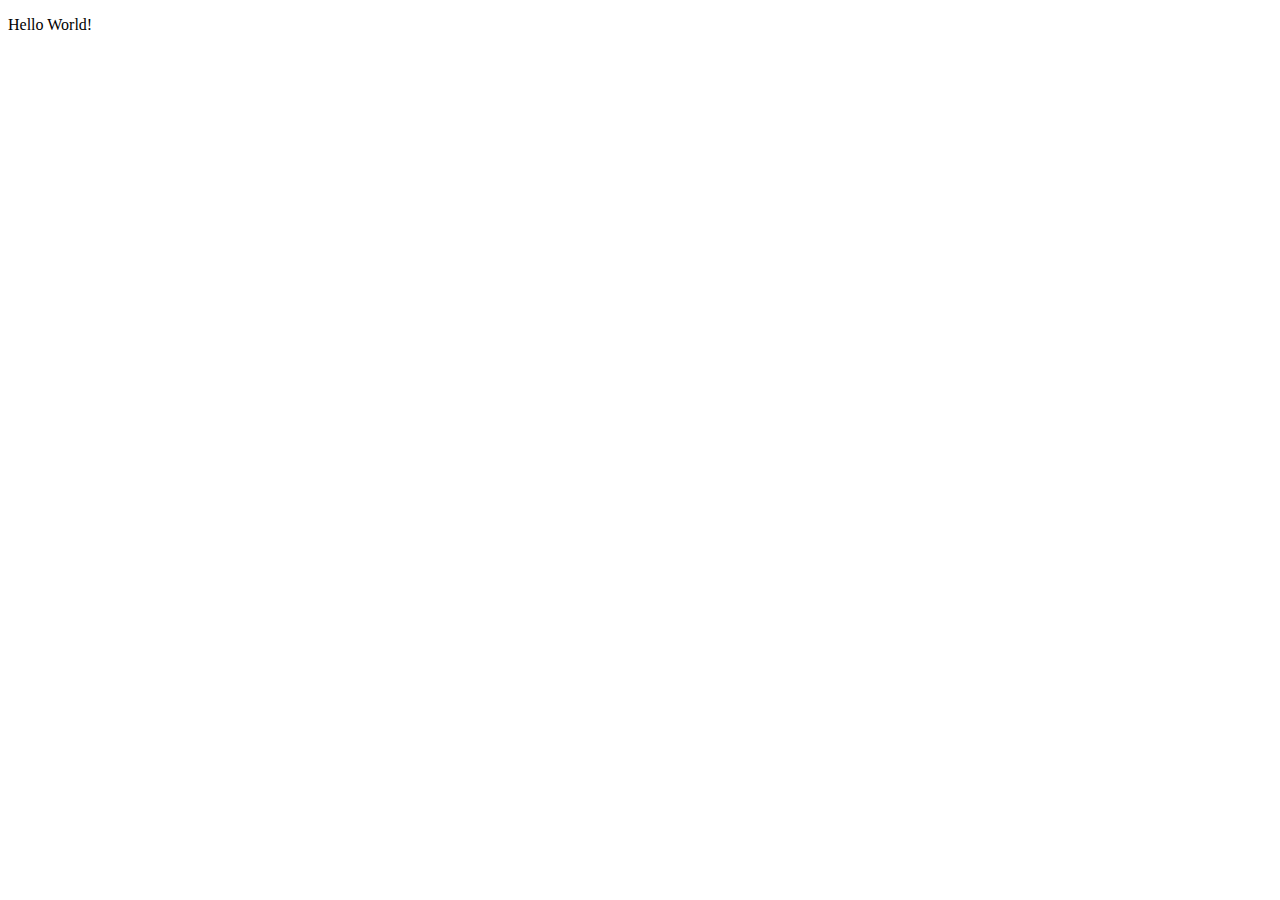
==== index.html @ d246ec49 "Initial commit" ====
<!DOCTYPE html>
<html lang="en">
  <head>
    <meta charset="UTF-8">
    <meta name="viewport" content="width=device-width, initial-scale=1.0">
    
    <title>Sergio Talavera</title>
    
    <link rel="preconnect" href="https://fonts.googleapis.com">
    <link rel="preconnect" href="https://fonts.gstatic.com" crossorigin>
    <link href="https://fonts.googleapis.com/css2?family=Playfair+Display:ital,wght@0,400..900;1,400..900&display=swap" rel="stylesheet">
    
    <link rel="stylesheet" href="style.css">
  </head>
  <body>
	<script src="index.js"></script>
    <p>Hello World!</p>
  </body>
</html>
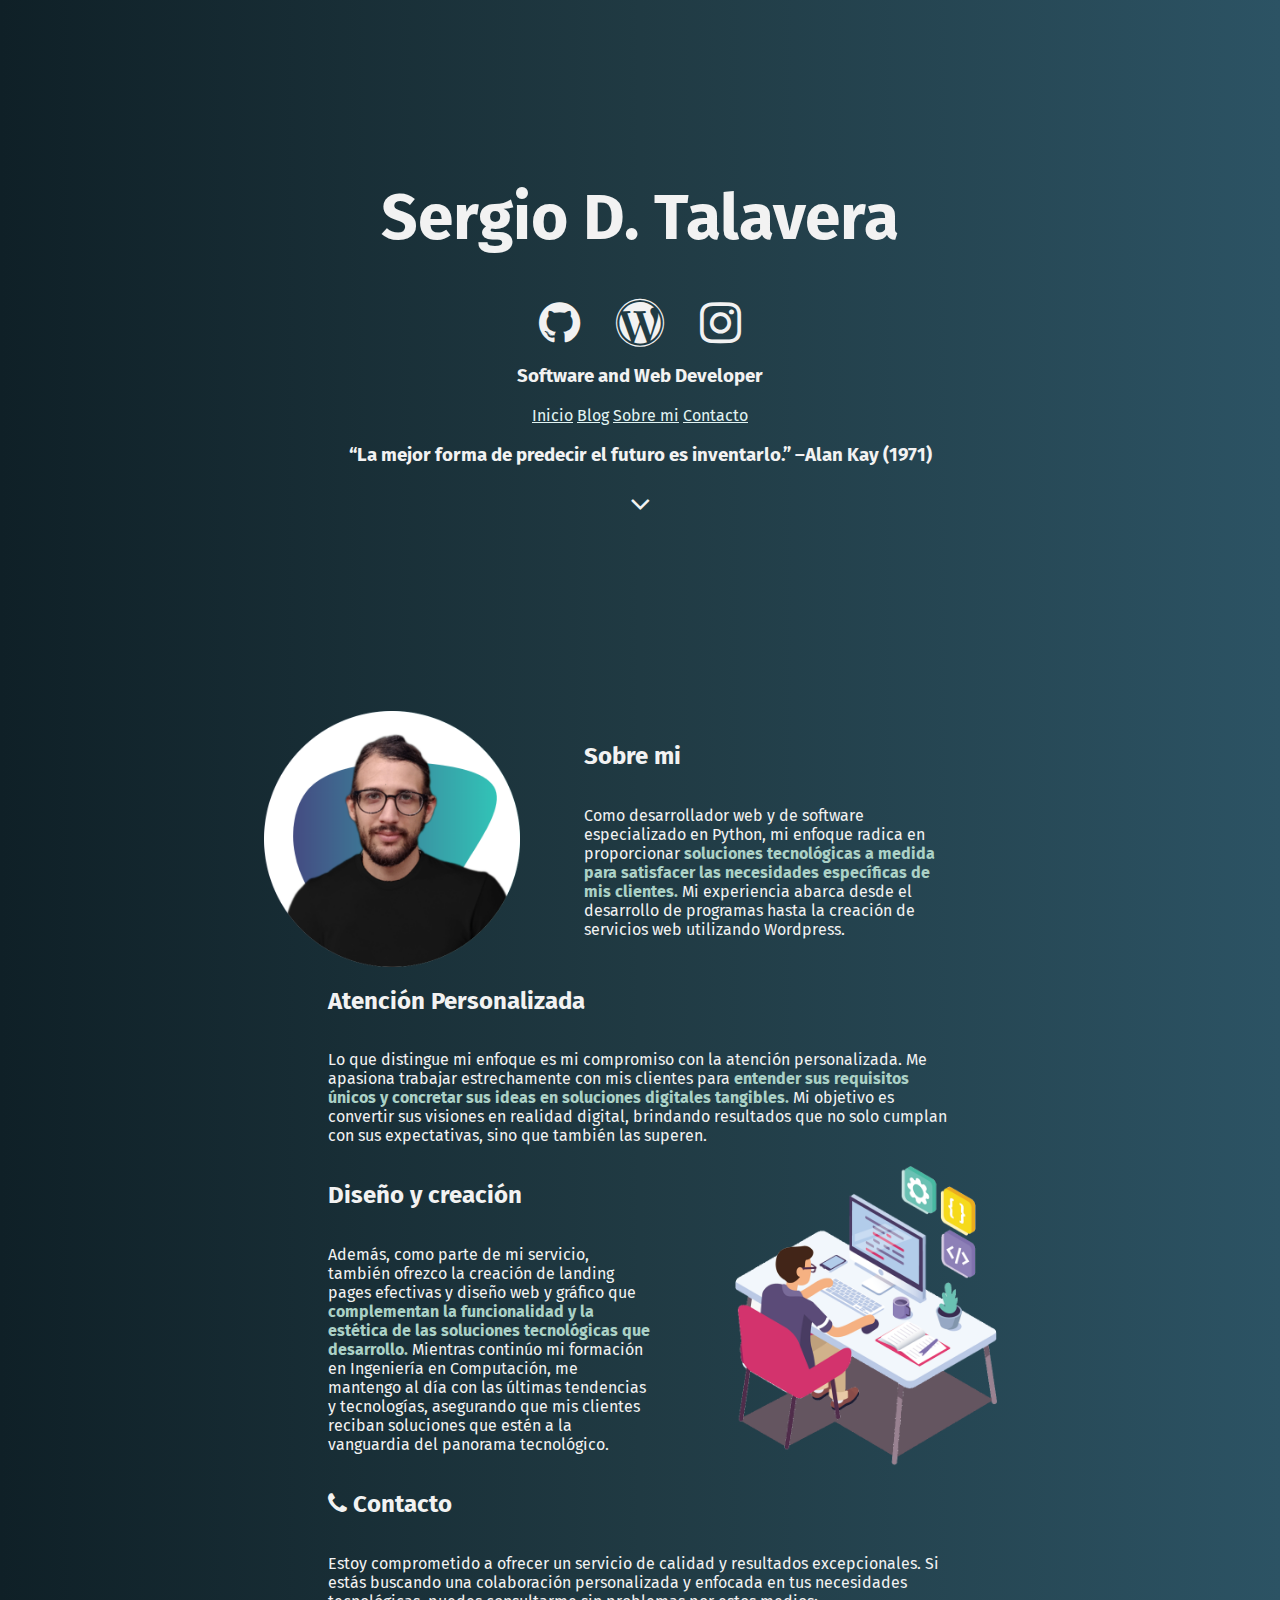
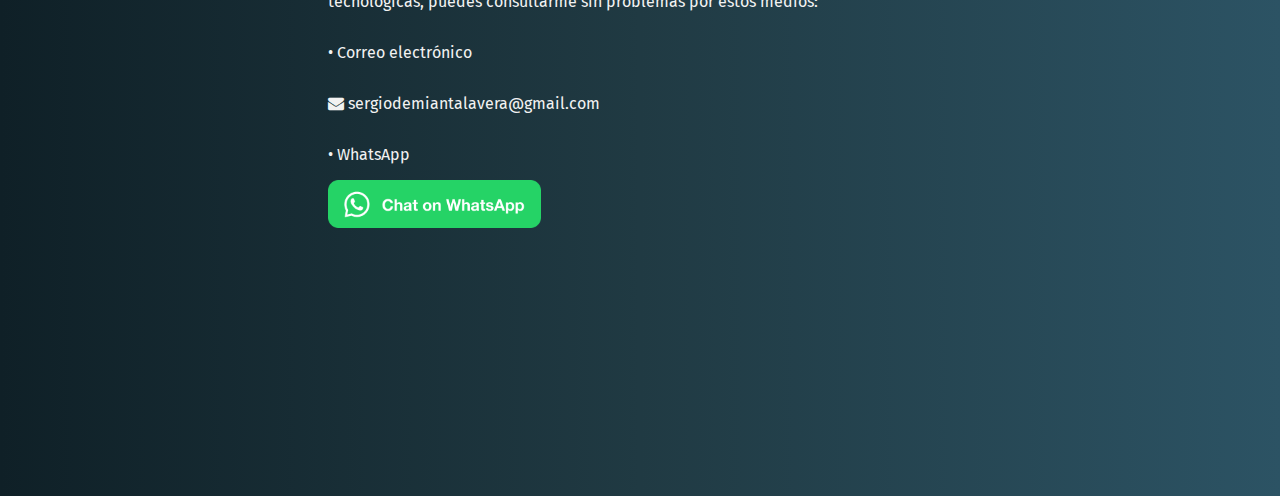
==== commit 2c302485: "added main function of the page" ====
--- a/index.html
+++ b/index.html
@@ -4,16 +4,92 @@
     <meta charset="UTF-8">
     <meta name="viewport" content="width=device-width, initial-scale=1.0">
     
-    <title>Sergio Talavera</title>
+    <title>Sergio D. Talavera</title>
     
     <link rel="preconnect" href="https://fonts.googleapis.com">
     <link rel="preconnect" href="https://fonts.gstatic.com" crossorigin>
-    <link href="https://fonts.googleapis.com/css2?family=Playfair+Display:ital,wght@0,400..900;1,400..900&display=swap" rel="stylesheet">
+    <link href="https://fonts.googleapis.com/css2?family=Fira+Sans:ital,wght@0,100;0,200;0,300;0,400;0,500;0,600;0,700;0,800;0,900;1,100;1,200;1,300;1,400;1,500;1,600;1,700;1,800;1,900&display=swap" rel="stylesheet">
     
+    <link rel="stylesheet" href="https://cdnjs.cloudflare.com/ajax/libs/font-awesome/4.7.0/css/font-awesome.min.css">
+
     <link rel="stylesheet" href="style.css">
   </head>
   <body>
 	<script src="index.js"></script>
-    <p>Hello World!</p>
+    
+    
+    <header class="site-header">
+        <div class="site-header_wrapper">
+            <h1>Sergio D. Talavera</h1>
+            
+            <div class="header-icons">
+                <i class="fa fa-github" aria-hidden="true"></i>
+                <i class="fa fa-wordpress" aria-hidden="true"></i>
+                <i class="fa fa-instagram" aria-hidden="true"></i>
+            </div>
+
+            <h3>Software and Web Developer</h3>
+            <div class="links">
+                <a href="#">Inicio</a>
+                <a href="blog">Blog</a>
+                <a href="#about">Sobre mi</a>
+                <a href="#contact">Contacto</a>
+            </div>
+           
+            <h3><q>La mejor forma de predecir el futuro es inventarlo.</q> ―Alan Kay (1971)</h3>
+
+            <div class="see-more-icon"><a href="#about"><i class="fa fa-angle-down" aria-hidden="true"></i></a></div>
+            
+        </div>
+            
+    </header>
+    
+    
+    <main>
+        <div class="content-wrapper">
+            <img src="img/sergio_talavera.png"  id="about" height="256" id="pfp" alt="Profile picture of Sergio Talavera">
+            <div class="text-wrapper">
+                <h2>Sobre mi</h2>
+                <p>
+                Como desarrollador web y de software especializado en Python, mi enfoque radica en proporcionar <strong>soluciones tecnológicas a medida para satisfacer las necesidades específicas de mis clientes.</strong> Mi experiencia abarca desde el desarrollo de programas  hasta la creación de servicios web utilizando Wordpress.
+                </p>
+            </div>
+        </div>
+
+        <div class="content-wrapper">
+            <div class="text-wrapper">
+                <h2>Atención Personalizada</h2>
+                <p>
+                    Lo que distingue mi enfoque es mi compromiso con la atención personalizada. Me apasiona trabajar estrechamente con mis clientes para <strong>entender sus requisitos únicos y concretar sus ideas en soluciones digitales tangibles.</strong> Mi objetivo es convertir sus visiones en realidad digital, brindando resultados que no solo cumplan con sus expectativas, sino que también las superen.
+                </p>
+            </div>
+        </div>
+   
+
+        <div class="content-wrapper">
+            <div class="text-wrapper">
+                <h2>Diseño y creación</h2>
+                <p>
+                    Además, como parte de mi servicio, también ofrezco la creación de landing pages efectivas y diseño web y gráfico que <strong>complementan la funcionalidad y la estética de las soluciones tecnológicas que desarrollo.</strong>
+                    Mientras continúo mi formación en Ingeniería en Computación, me mantengo al día con las últimas tendencias y tecnologías, asegurando que mis clientes reciban soluciones que estén a la vanguardia del panorama tecnológico.
+                </p>      
+            </div>
+            <img src="img/computer_software.png" height="300" width="300" alt="computer">  
+        </div>
+
+        <div class="content-wrapper">
+            <div class="text-wrapper">
+                <h2 id="contact"><i class="fa fa-phone" aria-hidden="true"></i> Contacto</h2>
+                <p>
+                    Estoy comprometido a ofrecer un servicio de calidad y resultados excepcionales. Si estás buscando una colaboración personalizada y enfocada en tus necesidades tecnológicas, puedes consultarme sin problemas por estos medios:                
+                </p>
+                <p>• Correo electrónico</p>
+                <p><i class="fa fa-envelope" aria-hidden="true"></i> sergiodemiantalavera@gmail.com</p>
+                <p>• WhatsApp</p>
+                <a aria-label="Chat on WhatsApp" href="https://wa.me/1543758524685"><img alt="Chat on WhatsApp" src="img/WhatsAppButtonGreenSmall.png" height="48"/></a>
+            </div>
+        </div>
+    </main>
+
   </body>
 </html>--- a/style.css
+++ b/style.css
@@ -0,0 +1,92 @@
+:root{
+
+    --text-color: #f2f2f2;
+    --hyper-link-color: #e1f4f3;
+    --alt-color: #706c61;
+    --strong-color: #abd1c6;
+}
+
+html{
+    font-family: 'Fira Sans', sans-serif;
+    color: var(--text-color);
+}
+
+body{
+    background: linear-gradient(to right, #0f2027, #203a43, #2c5364);
+    padding-top:10%;
+    padding-left: 20%;
+    padding-right: 20%;
+    padding-bottom: 20%;
+}
+
+strong{
+    color: var(--strong-color);
+}
+h1 {
+    font-size: 64px;
+}
+
+header{
+    margin-bottom: 25%;
+}
+
+main{
+    display: flex;
+    flex-direction: column;
+    align-items: center;
+}
+
+a{
+    color: var(--hyper-link-color);  
+}
+
+.site-header_wrapper{
+    display: flex;
+    flex-direction: column;
+    justify-content: center;
+    align-items: center;      
+}
+
+.header-icons>i{
+    font-size: 48px;
+    margin-left: 16px;
+    margin-right: 16px;
+}
+
+.see-more-icon{
+    font-size: 32px;
+} 
+
+.see-more-icon>a:visited{
+    color: var(--text-color);
+}
+.see-more-icon>a:link{
+    color: var(--text-color);
+}
+
+.content-wrapper{
+    display: flex;
+    flex-direction: row;
+    align-items: center;
+}
+
+.text-wrapper{
+    display: flex;
+    flex-direction: column;
+    margin-left:64px;
+    margin-right: 64px;
+}
+
+@media (max-width: 768px) {
+    .content-wrapper{
+        display: flex;
+        flex-direction: column;
+        align-items: center;
+    }
+    .text-wrapper{
+        margin-left: 0;
+        margin-right: 0;
+    }
+    
+}
+
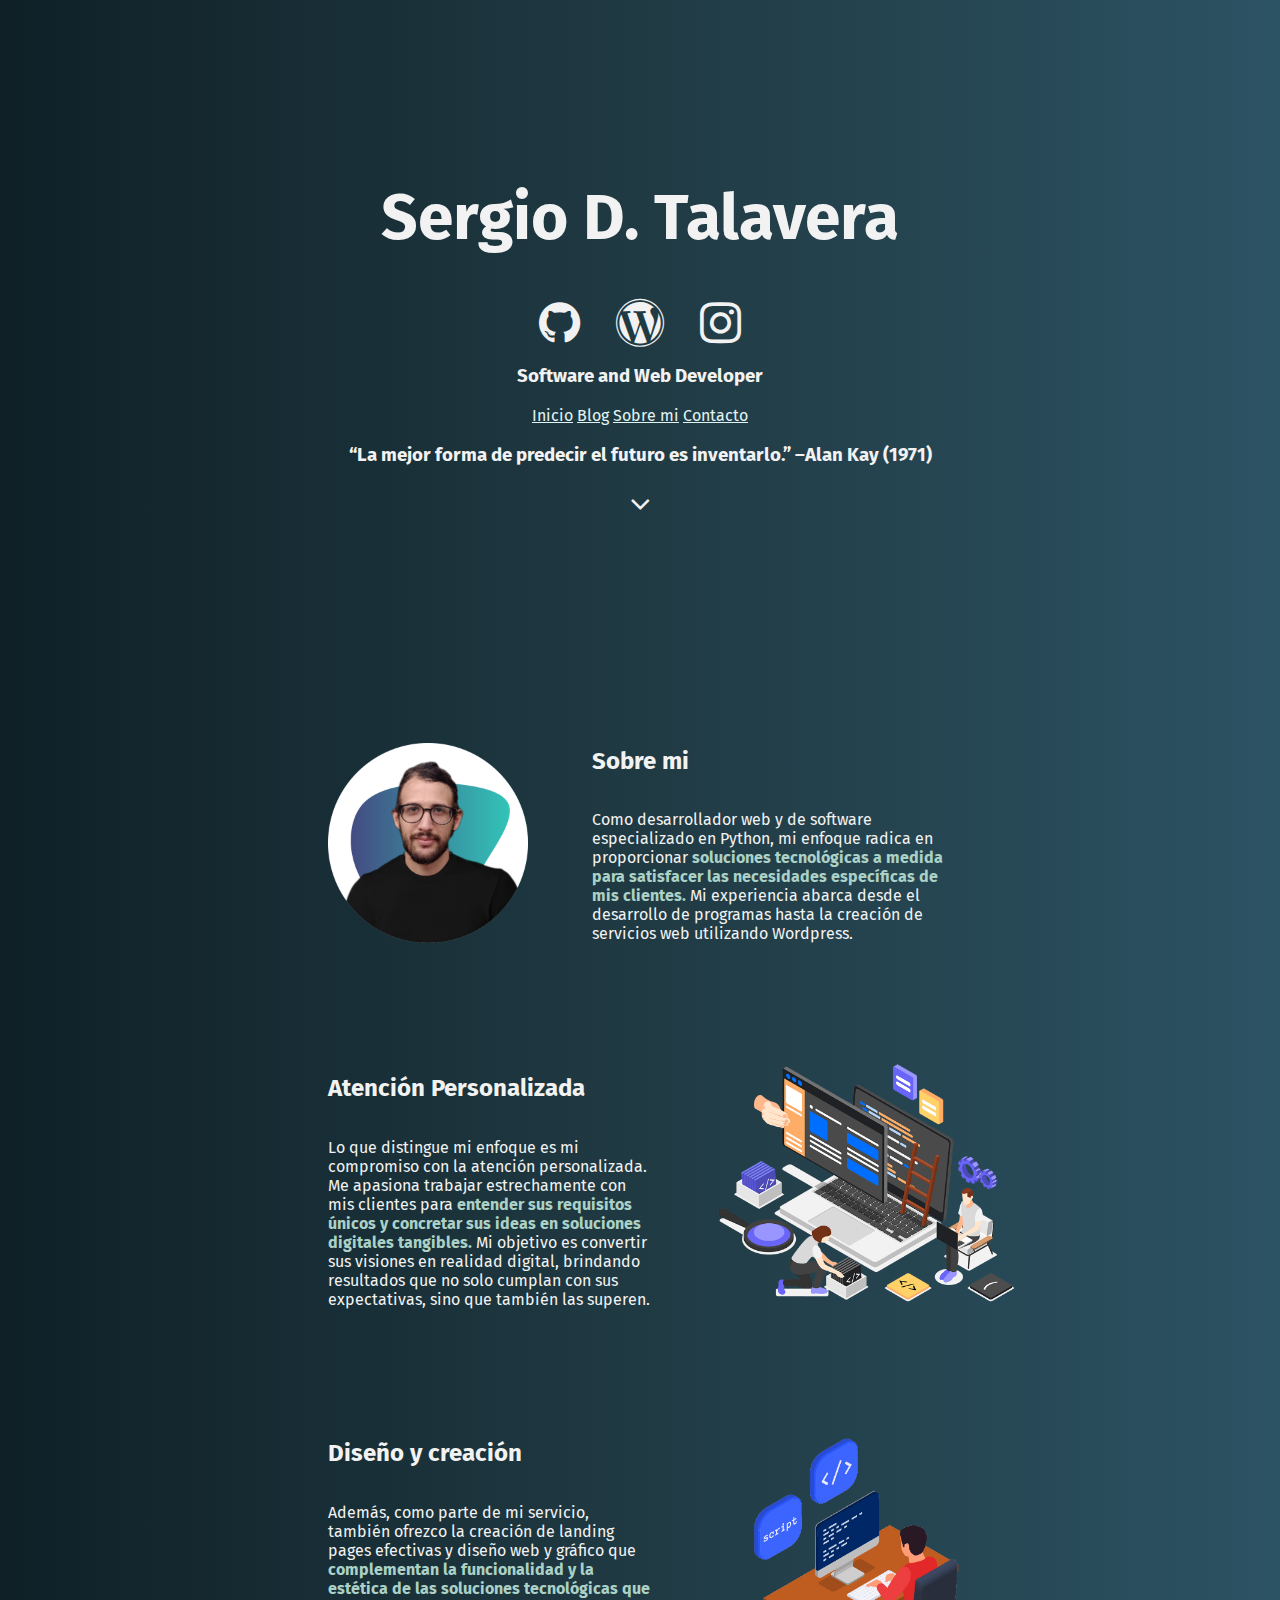
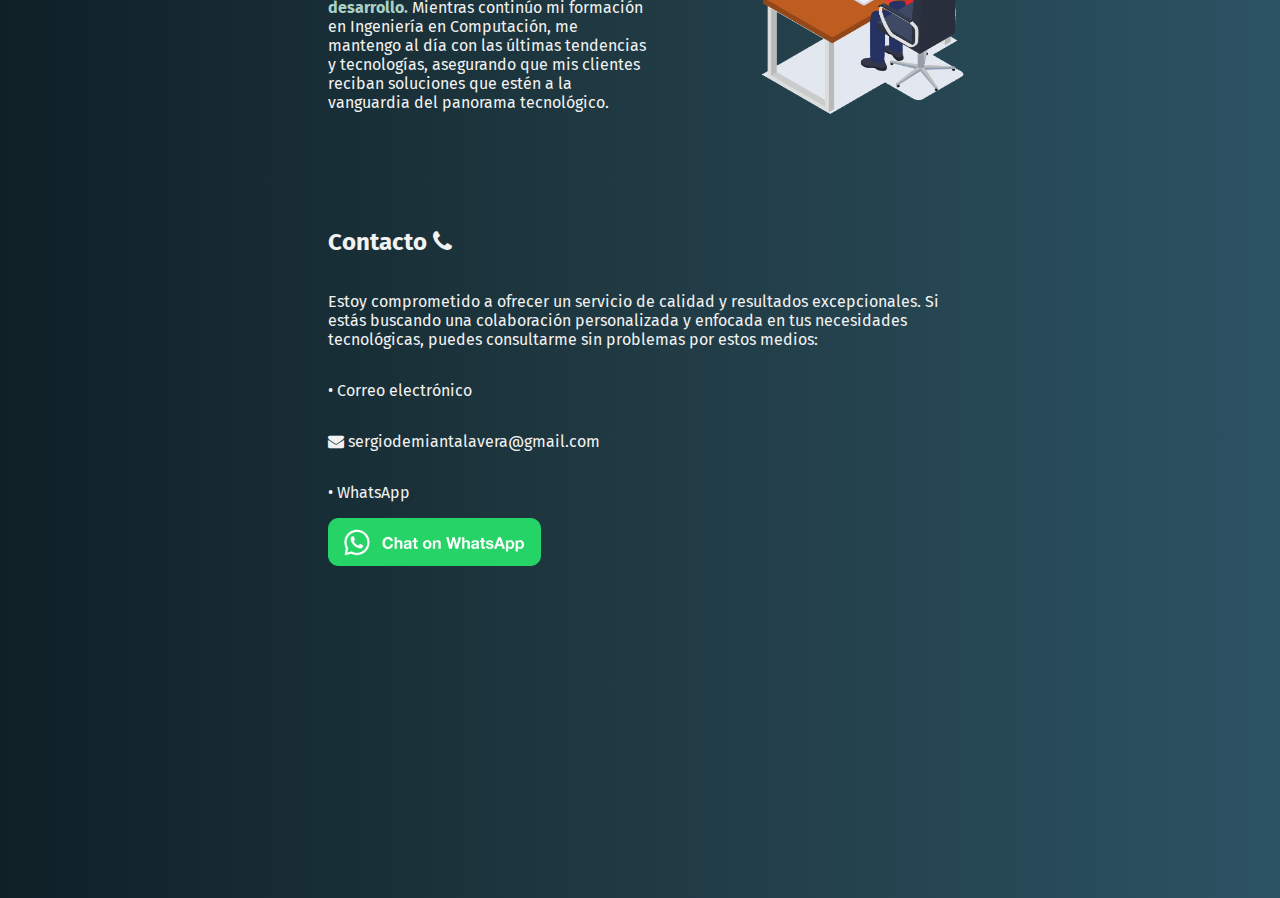
==== commit 3f2421d9: "responsive design" ====
--- a/index.html
+++ b/index.html
@@ -15,9 +15,7 @@
     <link rel="stylesheet" href="style.css">
   </head>
   <body>
-	<script src="index.js"></script>
-    
-    
+
     <header class="site-header">
         <div class="site-header_wrapper">
             <h1>Sergio D. Talavera</h1>
@@ -44,10 +42,9 @@
             
     </header>
     
-    
     <main>
         <div class="content-wrapper">
-            <img src="img/sergio_talavera.png"  id="about" height="256" id="pfp" alt="Profile picture of Sergio Talavera">
+            <img src="img/sergio_talavera.png"  id="about" height="200" alt="Profile picture of Sergio Talavera">
             <div class="text-wrapper">
                 <h2>Sobre mi</h2>
                 <p>
@@ -63,6 +60,7 @@
                     Lo que distingue mi enfoque es mi compromiso con la atención personalizada. Me apasiona trabajar estrechamente con mis clientes para <strong>entender sus requisitos únicos y concretar sus ideas en soluciones digitales tangibles.</strong> Mi objetivo es convertir sus visiones en realidad digital, brindando resultados que no solo cumplan con sus expectativas, sino que también las superen.
                 </p>
             </div>
+            <img src="img/personalized.png" height="300" width="300" alt="personalized experiences">
         </div>
    
 
@@ -79,14 +77,14 @@
 
         <div class="content-wrapper">
             <div class="text-wrapper">
-                <h2 id="contact"><i class="fa fa-phone" aria-hidden="true"></i> Contacto</h2>
+                <h2 id="contact">Contacto    <i class="fa fa-phone" aria-hidden="true"></i></h2>
                 <p>
                     Estoy comprometido a ofrecer un servicio de calidad y resultados excepcionales. Si estás buscando una colaboración personalizada y enfocada en tus necesidades tecnológicas, puedes consultarme sin problemas por estos medios:                
                 </p>
                 <p>• Correo electrónico</p>
                 <p><i class="fa fa-envelope" aria-hidden="true"></i> sergiodemiantalavera@gmail.com</p>
                 <p>• WhatsApp</p>
-                <a aria-label="Chat on WhatsApp" href="https://wa.me/1543758524685"><img alt="Chat on WhatsApp" src="img/WhatsAppButtonGreenSmall.png" height="48"/></a>
+                <a aria-label="Chat on WhatsApp" href="https://wa.me/543758524685"><img alt="Chat on WhatsApp" src="img/WhatsAppButtonGreenSmall.png" height="48"/></a>
             </div>
         </div>
     </main>
--- a/style.css
+++ b/style.css
@@ -68,6 +68,8 @@
     display: flex;
     flex-direction: row;
     align-items: center;
+    margin-bottom: 64px;
+    margin-top: 16px;
 }
 
 .text-wrapper{
@@ -77,7 +79,15 @@
     margin-right: 64px;
 }
 
+#about{
+    margin-left: 64px;
+}
+
 @media (max-width: 768px) {
+    body{
+        padding-left: 10%;
+        padding-right: 10%;
+    }
     .content-wrapper{
         display: flex;
         flex-direction: column;
@@ -87,6 +97,18 @@
         margin-left: 0;
         margin-right: 0;
     }
+
+    h1{
+        font-size: 32px;
+    }
+
+    .header-icons>i{
+        font-size: 32px;
+    }
+
+    #about{
+        margin-left: 0;
+    }
     
 }
 
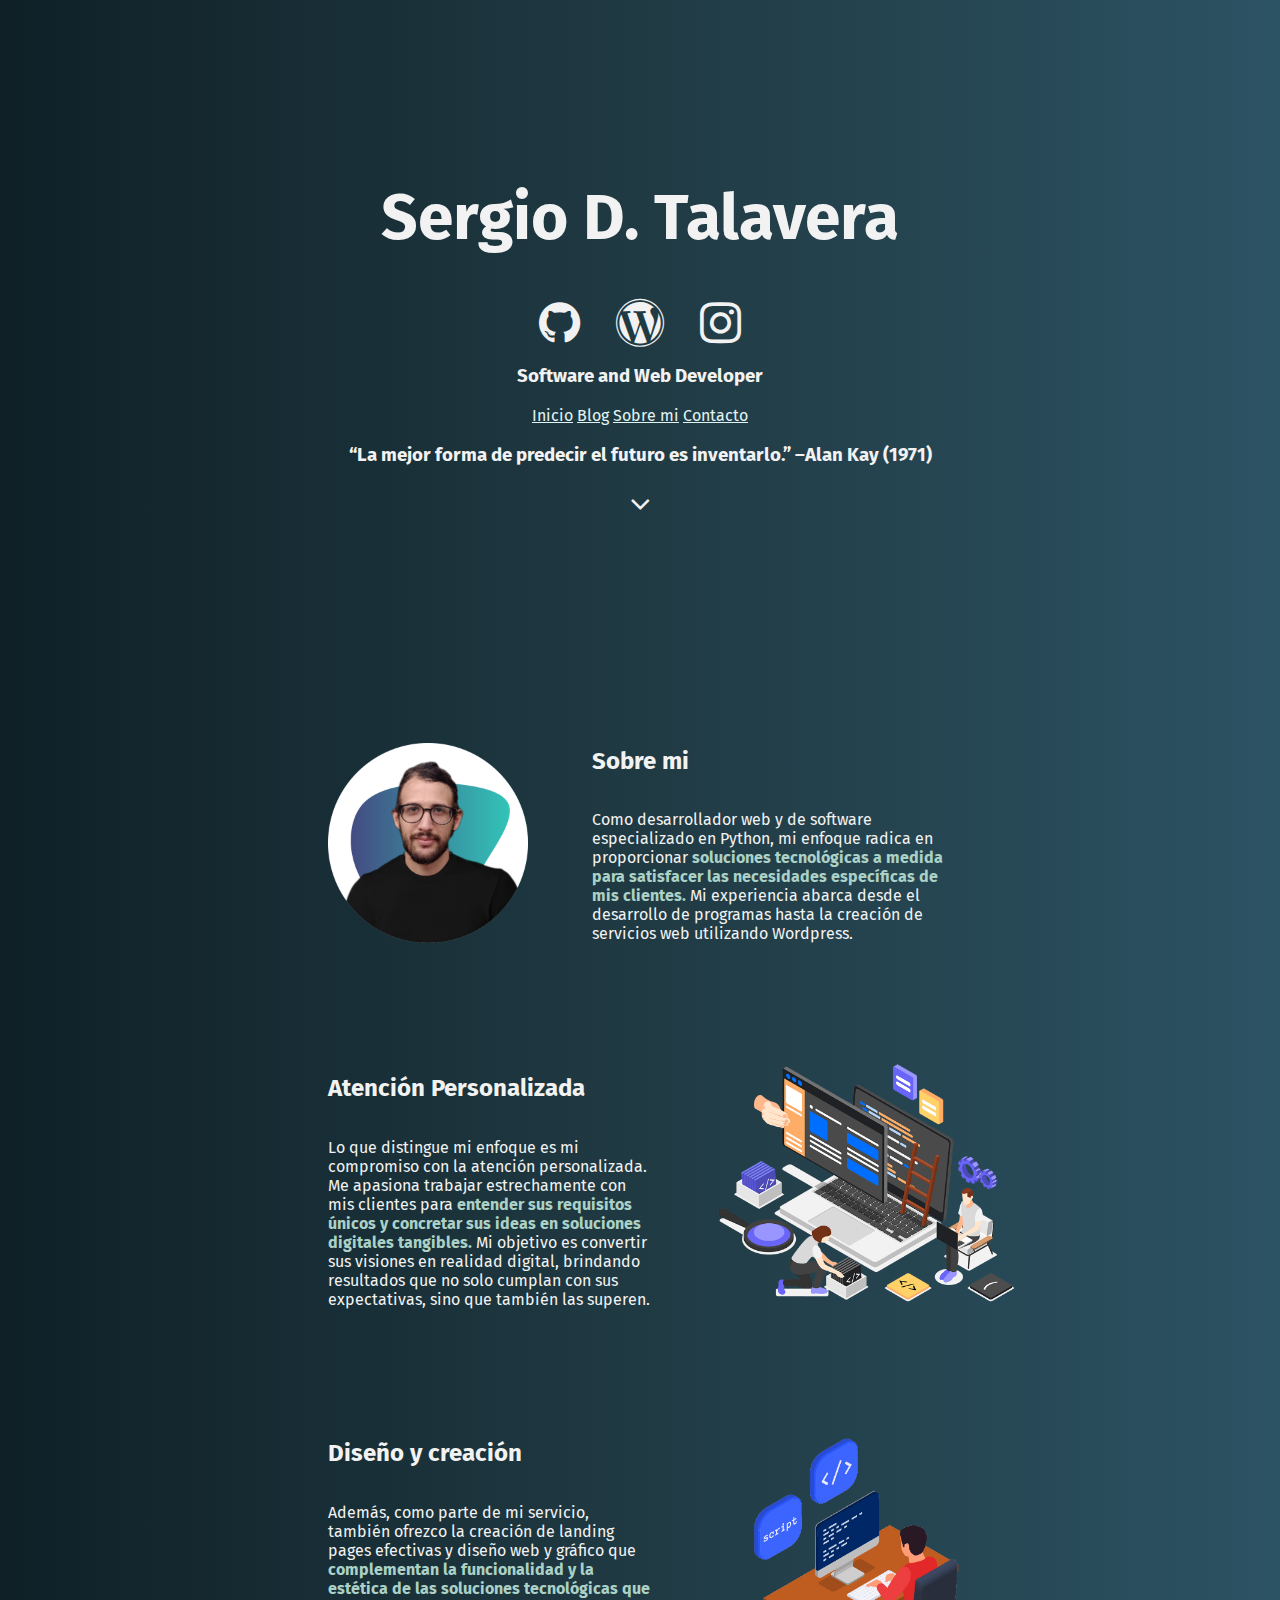
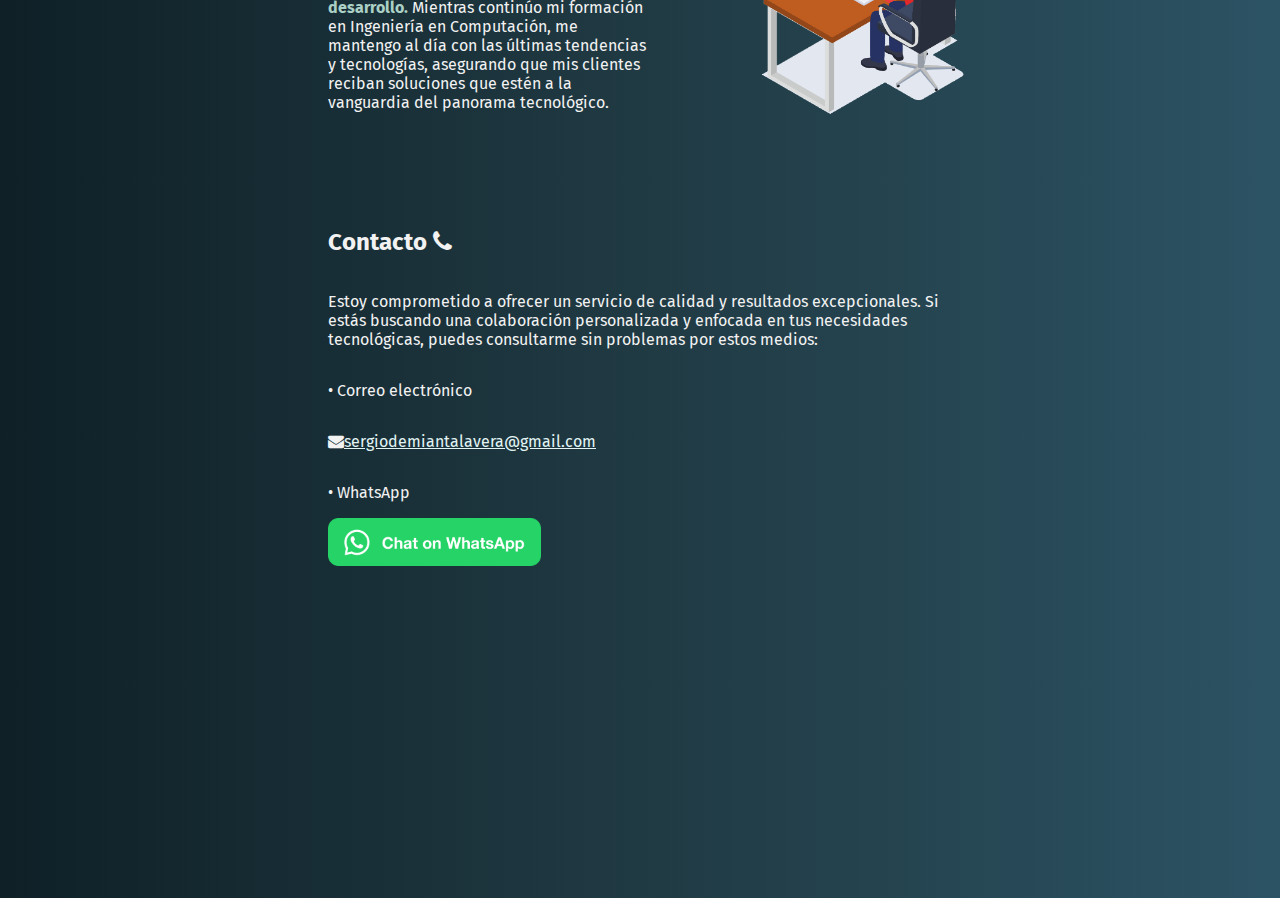
==== commit ed033332: "added english translation" ====
--- a/index.html
+++ b/index.html
@@ -82,7 +82,7 @@
                     Estoy comprometido a ofrecer un servicio de calidad y resultados excepcionales. Si estás buscando una colaboración personalizada y enfocada en tus necesidades tecnológicas, puedes consultarme sin problemas por estos medios:                
                 </p>
                 <p>• Correo electrónico</p>
-                <p><i class="fa fa-envelope" aria-hidden="true"></i> sergiodemiantalavera@gmail.com</p>
+                <p><i class="fa fa-envelope" aria-hidden="true"></i><a href="mailto:sergiodemiantalavera@gmail.com">sergiodemiantalavera@gmail.com</a></p>
                 <p>• WhatsApp</p>
                 <a aria-label="Chat on WhatsApp" href="https://wa.me/543758524685"><img alt="Chat on WhatsApp" src="img/WhatsAppButtonGreenSmall.png" height="48"/></a>
             </div>
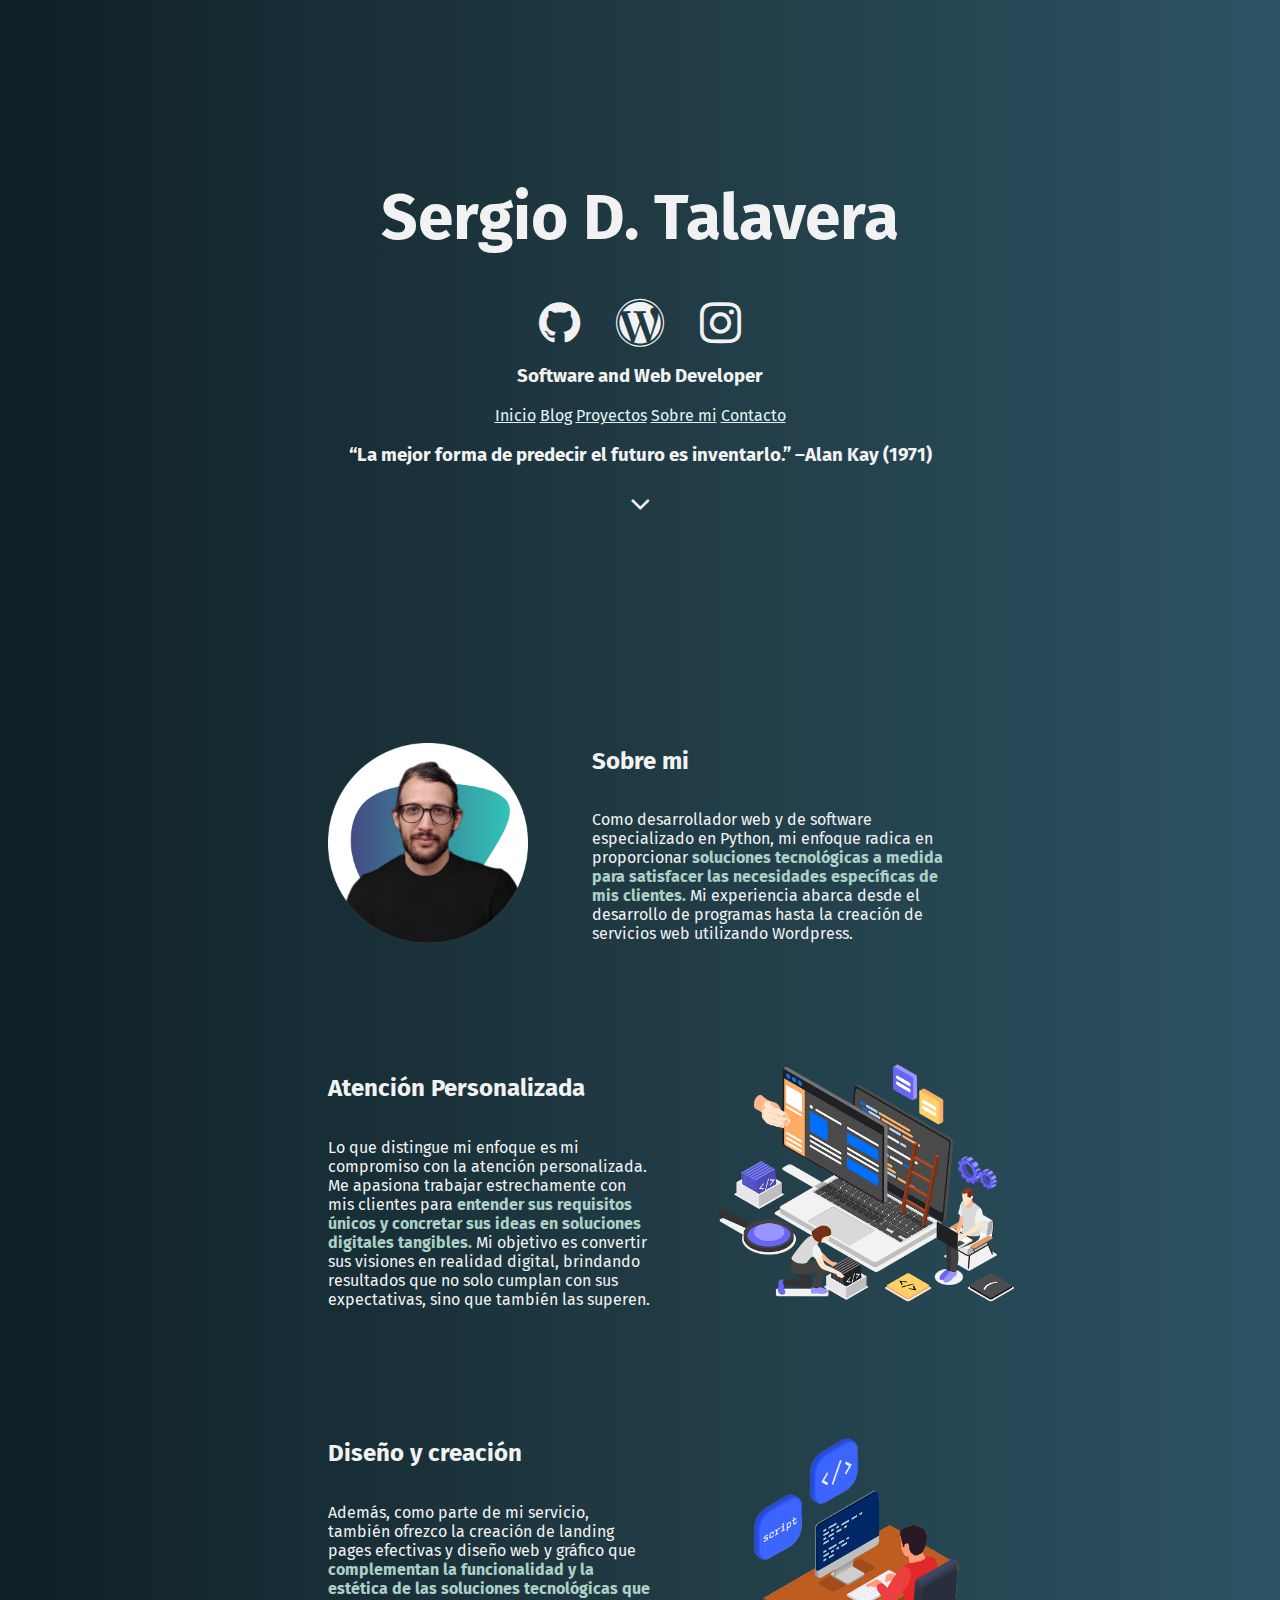
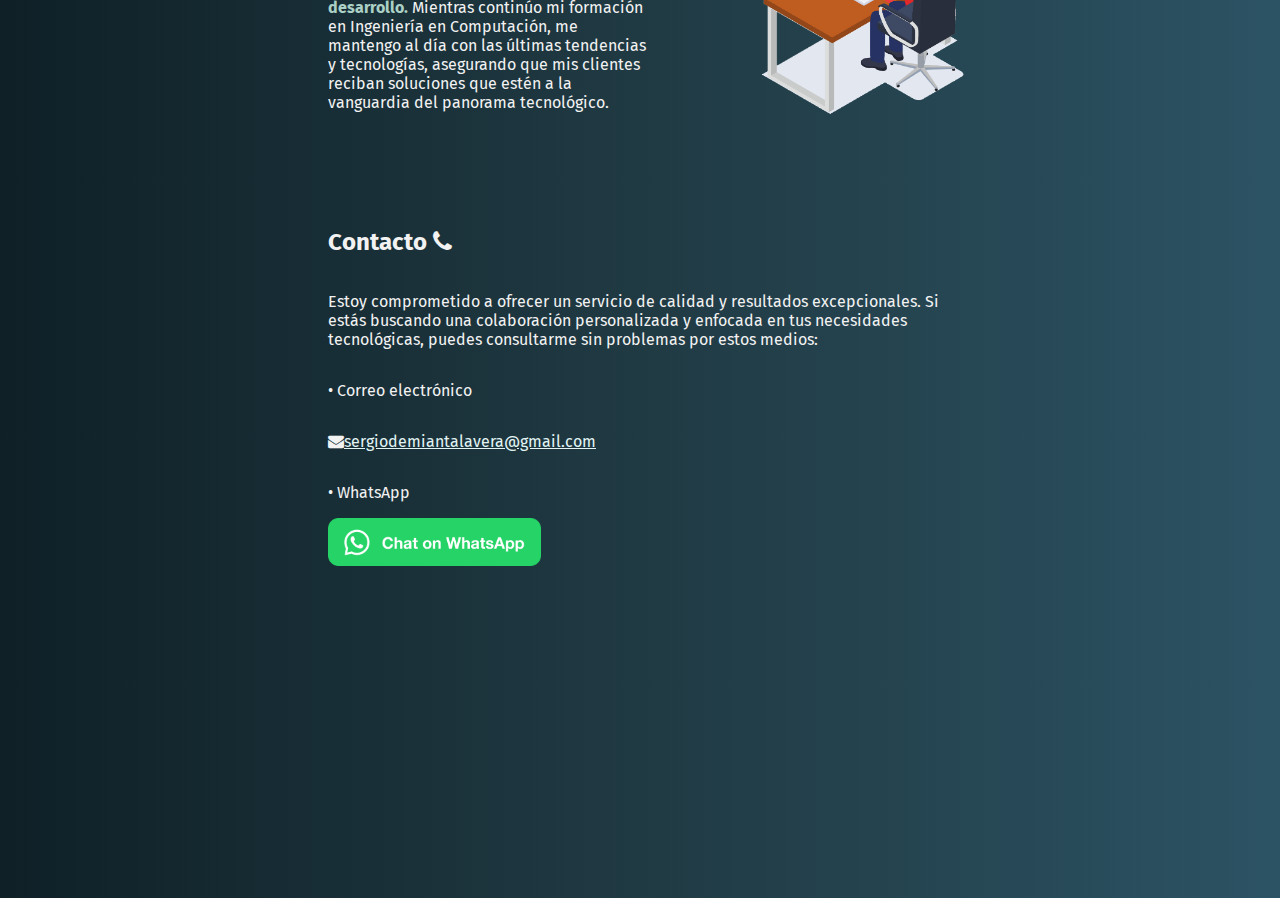
==== commit 8589b459: "added projects page" ====
--- a/index.html
+++ b/index.html
@@ -30,6 +30,7 @@
             <div class="links">
                 <a href="#">Inicio</a>
                 <a href="blog">Blog</a>
+                <a href="projects">Proyectos</a>
                 <a href="#about">Sobre mi</a>
                 <a href="#contact">Contacto</a>
             </div>
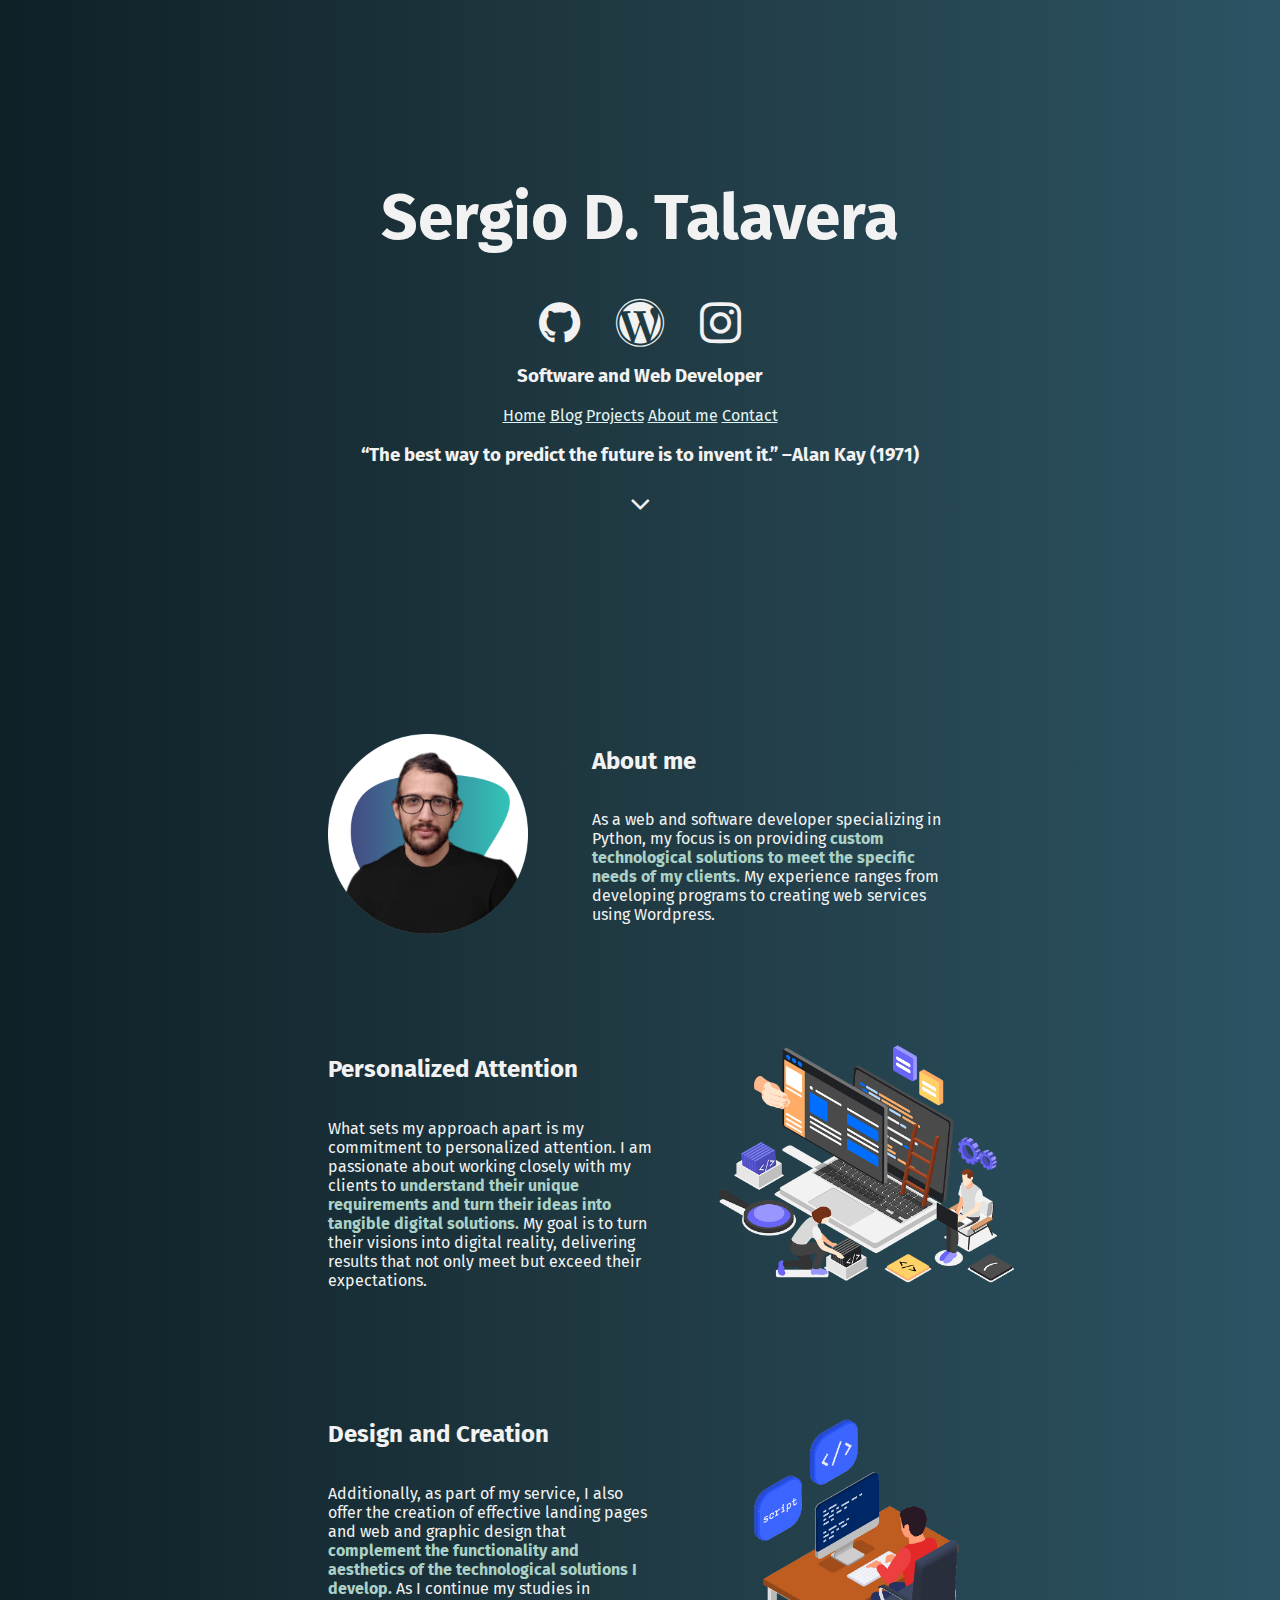
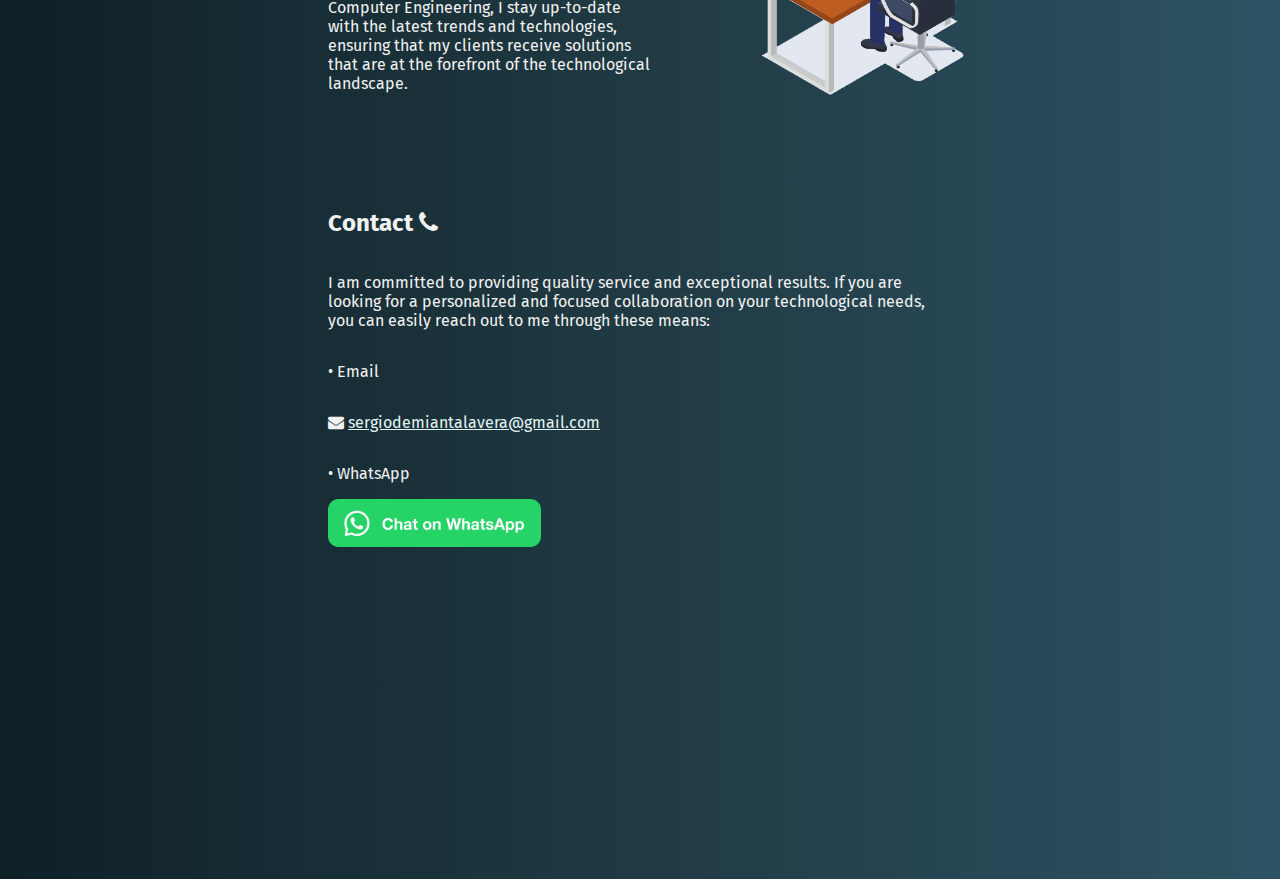
==== commit 6ed0fb23: "added js to automagically change to the translated version" ====
--- a/index.html
+++ b/index.html
@@ -89,6 +89,6 @@
             </div>
         </div>
     </main>
-
+    <script type="text/javascript" src="js/translate.js"></script>
   </body>
 </html>